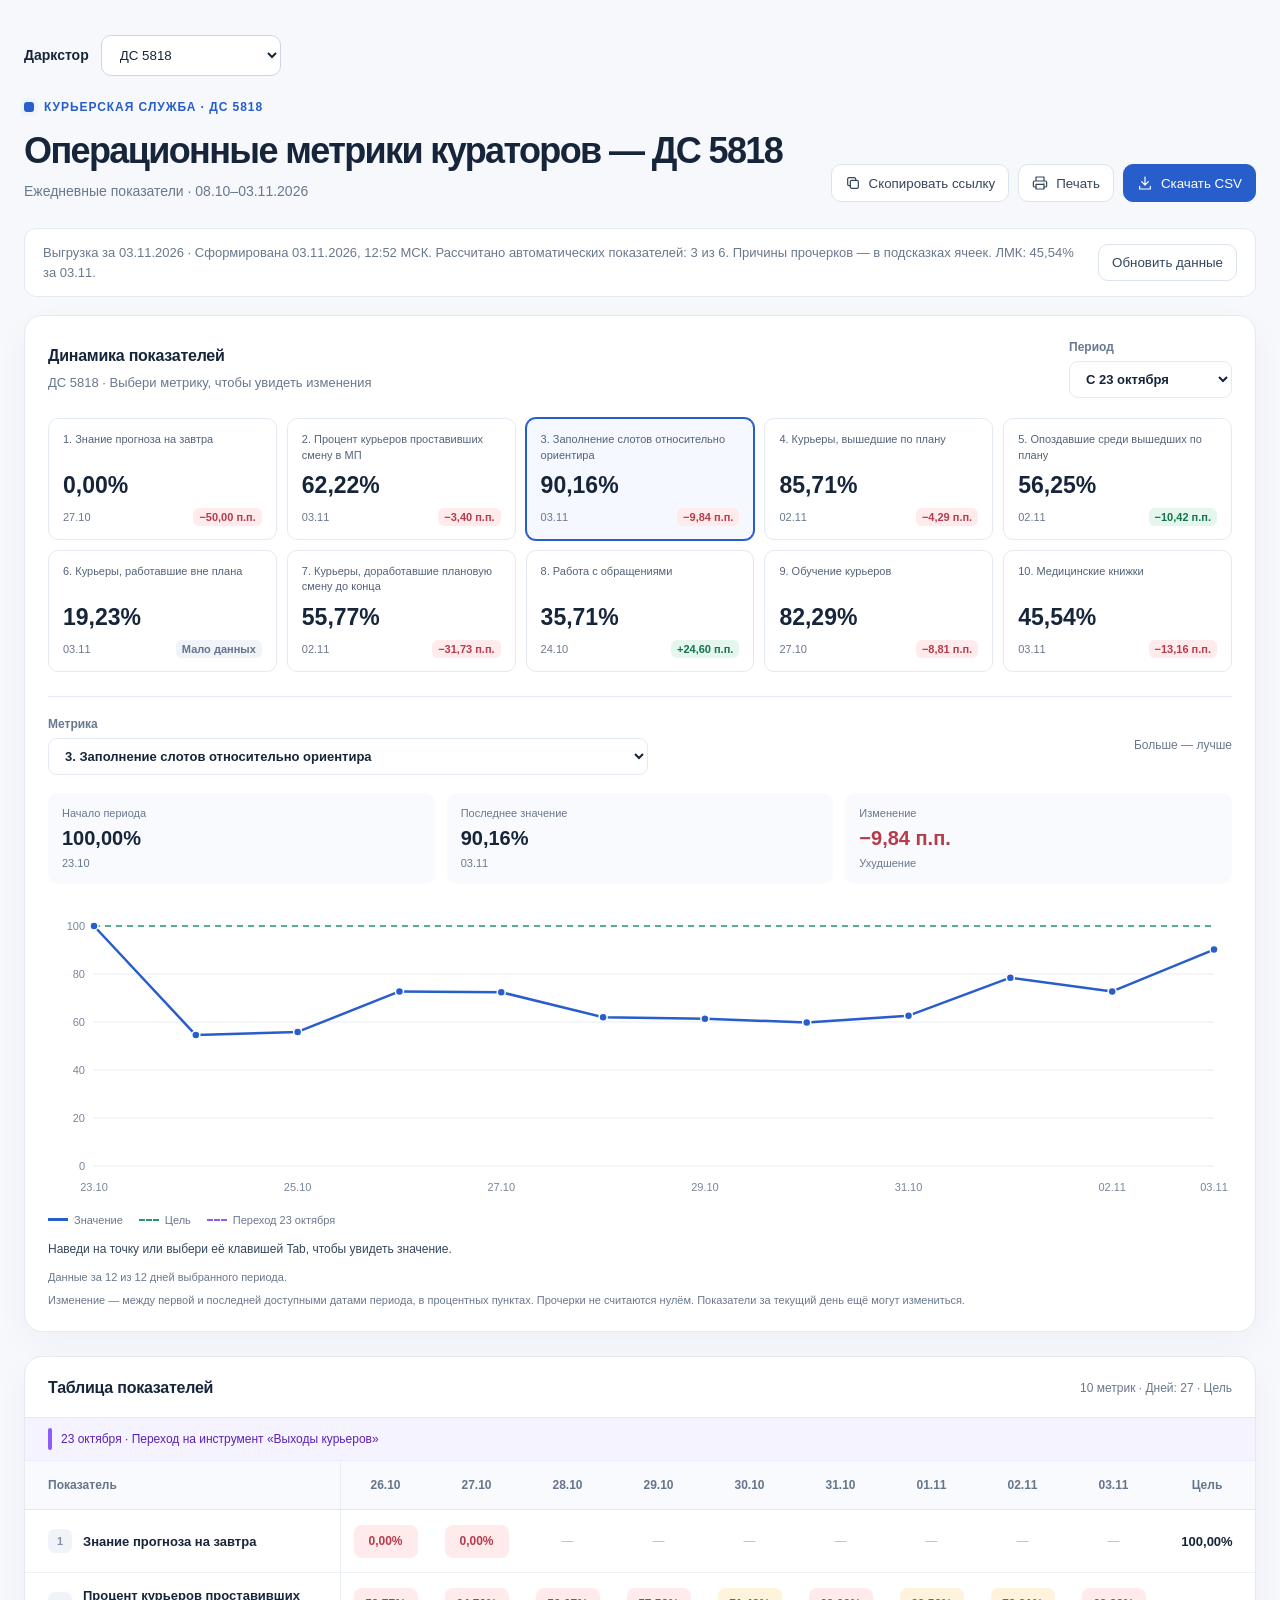
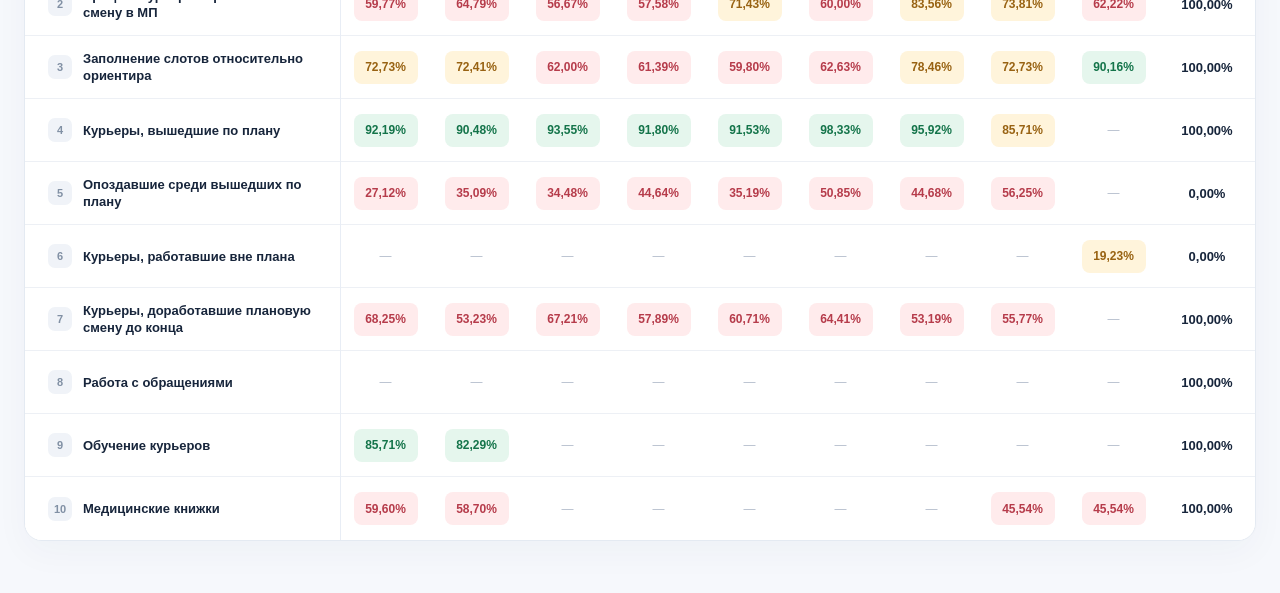
==== index.html @ 33c55235 "Add accessible calculation details for automatic dashboard metrics" ====
<!doctype html>
<html lang="ru">
<head>
  <meta charset="utf-8">
  <meta name="viewport" content="width=device-width, initial-scale=1">
  <meta name="theme-color" content="#f6f8fc">
  <meta name="description" content="Операционные показатели курьеров ДС 5818 по датам с 08.10 по 22.10.2026">
  <title>ДС 5818 — Операционные метрики кураторов</title>
  <link rel="stylesheet" href="dashboard-trends.css">
  <link rel="icon" href="data:image/svg+xml,%3Csvg xmlns='http://www.w3.org/2000/svg' viewBox='0 0 64 64'%3E%3Crect width='64' height='64' rx='16' fill='%232b62cf'/%3E%3Cpath d='M14 42h36M18 28h28M25 17h14' stroke='white' stroke-width='5' stroke-linecap='round'/%3E%3C/svg%3E">
  <style>
    :root{color-scheme:light;--bg:#f6f8fc;--paper:#fff;--ink:#17253b;--muted:#69788d;--line:#e4eaf2;--blue:#285dcc;--blue-soft:#edf3ff;--radius:18px}
    *{box-sizing:border-box}
    html{scroll-behavior:smooth}
    body{margin:0;background:var(--bg);color:var(--ink);font:14px/1.5 -apple-system,BlinkMacSystemFont,"Segoe UI",Roboto,"Noto Sans",Arial,sans-serif;-webkit-font-smoothing:antialiased}
    .shell{max-width:1640px;margin:0 auto;padding:35px 24px 52px}
    .eyebrow{display:flex;align-items:center;gap:10px;color:var(--blue);font-size:12px;font-weight:750;letter-spacing:.08em;text-transform:uppercase}
    .eyebrow .mark{width:10px;height:10px;border-radius:3px;background:var(--blue);box-shadow:0 0 0 4px var(--blue-soft)}
    header{display:flex;align-items:flex-end;justify-content:space-between;gap:22px;margin:14px 0 26px}
    h1{font-size:clamp(24px,3vw,36px);letter-spacing:-.045em;line-height:1.18;margin:0 0 9px;font-weight:780}
    .description{color:var(--muted);margin:0;font-size:14px}
    .actions{display:flex;flex-wrap:wrap;justify-content:flex-end;gap:9px}
    button{display:inline-flex;align-items:center;justify-content:center;gap:8px;white-space:nowrap;cursor:pointer;border:1px solid #dce4ee;border-radius:10px;background:white;color:#34465e;padding:10px 13px;font:600 13px/1.2 inherit;transition:background .16s,border-color .16s}
    button:hover{background:#f4f7fd;border-color:#bdcce3}
    button:focus-visible{outline:3px solid #9cbbf8;outline-offset:2px}
    button svg{width:16px;height:16px;stroke:currentColor;fill:none;stroke-width:1.8;stroke-linecap:round;stroke-linejoin:round}
    .primary{background:var(--blue);border-color:var(--blue);color:#fff}
    .primary:hover{background:#204fab;border-color:#204fab}
    .panel{background:var(--paper);border:1px solid var(--line);border-radius:var(--radius);box-shadow:0 12px 35px rgba(24,49,88,.035);overflow:hidden}
    .panel-heading{display:flex;justify-content:space-between;align-items:center;gap:14px;padding:19px 23px 17px;border-bottom:1px solid var(--line)}
    h2{font-size:16px;letter-spacing:-.015em;margin:0;font-weight:750}
    .panel-note{color:var(--muted);font-size:12px;white-space:nowrap}
    .tool-transition-note{display:flex;align-items:center;gap:9px;margin:0;padding:10px 23px;background:#f5f3ff;border-bottom:1px solid #ede9fe;color:#5b21b6;font-size:12px;line-height:1.4}
    .tool-transition-note::before{content:"";flex:none;width:4px;height:22px;background:#8b5cf6;border-radius:2px}
    #metricsTable .tool-transition{border-left:4px solid #8b5cf6}
    .table-scroll{overflow-x:auto;overscroll-behavior-x:contain;scrollbar-color:#cbd6e7 transparent}
    table{width:100%;min-width:1776px;border-collapse:separate;border-spacing:0;table-layout:fixed;font-variant-numeric:tabular-nums}
    col.metric-col{width:315px}
    col.day-col{width:91px}
    col.goal-col{width:96px}
    thead th{background:#f8fafd;color:#65758b;font-size:12px;font-weight:720;text-align:center;white-space:nowrap;border-bottom:1px solid var(--line);padding:15px 7px}
    thead th:first-child{text-align:left;padding-left:23px}
    thead th:last-child{background:#f8fafd;color:#65758b}
    tbody td,tbody th{border-bottom:1px solid #edf0f5;padding:12px 7px;text-align:center;background:white;height:63px}
    tbody tr:last-child td,tbody tr:last-child th{border-bottom:0}
    tbody th{font-size:13px;font-weight:630;text-align:left;padding-left:23px;padding-right:15px;line-height:1.32}
    tbody tr:hover td,tbody tr:hover th{background:#fafcff}
    thead th:first-child,tbody th{position:sticky;left:0;z-index:2;box-shadow:1px 0 0 #e8edf5}
    thead th:first-child{z-index:4}
    .metric-title{display:flex;align-items:center;gap:11px}
    .metric-index{flex:none;width:24px;height:24px;display:grid;place-items:center;border-radius:7px;background:#f0f3f8;color:#8190a4;font-size:11px;font-weight:700}
    .cell{display:inline-flex;min-width:64px;min-height:33px;align-items:center;justify-content:center;border-radius:8px;font-size:12px;font-weight:700;padding:6px 5px}
    .cell.good{background:#e5f6ed;color:#14744a}
    .cell.mid{background:#fff4db;color:#986212}
    .cell.bad{background:#ffebec;color:#b63c4b}
    .cell.empty{color:#b4becc;font-weight:500}
    .goal{color:var(--ink);font-weight:750;font-size:13px;background:white}
    .date-latest{background:#f8fafd}
    .footnotes{padding:16px 23px 18px;border-top:1px solid var(--line);background:#fcfdff;color:#78869a;font-size:12px}
    .footnotes p{margin:0}
    .footnotes p+p{margin-top:5px}
    .footer{display:flex;justify-content:space-between;gap:15px;flex-wrap:wrap;color:#8a97a8;font-size:12px;padding:17px 4px}
    .toast{position:fixed;bottom:24px;left:50%;transform:translate(-50%,16px);padding:11px 17px;border-radius:10px;background:#172b4b;color:#fff;box-shadow:0 10px 25px #172b4b33;opacity:0;pointer-events:none;transition:opacity .2s,transform .2s;z-index:10}
    .toast.visible{opacity:1;transform:translate(-50%,0)}
    @media(max-width:820px){.shell{padding:22px 12px 32px}header{display:block;margin:15px 4px 20px}h1{font-size:26px}.actions{justify-content:flex-start;margin-top:18px}.panel-heading{padding:15px 16px}.panel-note{white-space:normal;text-align:right}.footnotes{padding:15px 16px}col.metric-col{width:235px}tbody th{padding-left:12px;font-size:12px}.metric-title{gap:7px}.metric-index{width:20px;height:20px}thead th:first-child{padding-left:12px}.footer{padding:14px 4px}}
    @media print{@page{size:A3 landscape;margin:12mm}body{background:white;font-size:11px}.shell{max-width:none;padding:0}.actions,.footer,.toast{display:none!important}header{margin:0 0 14px}h1{font-size:24px}.panel{border:1px solid #ccd3df;box-shadow:none}.panel-heading{padding:10px 12px}.table-scroll{overflow:visible}table{min-width:0;width:100%}col.metric-col{width:250px}col.day-col{width:auto}col.goal-col{width:70px}thead th{padding:9px 3px}tbody td,tbody th{padding:6px 2px;height:42px}tbody th{padding-left:8px;font-size:10px}.cell{min-width:0;width:100%;font-size:10px;padding:5px 1px}.metric-index{display:none}.footnotes{padding:10px 12px}thead th:first-child,tbody th{position:static;box-shadow:none}*{-webkit-print-color-adjust:exact;print-color-adjust:exact}}
    .store-picker{display:flex;align-items:center;gap:12px;margin-bottom:22px;font-weight:700;color:var(--ink)}
    .store-picker select{appearance:auto;min-width:180px;padding:11px 14px;border:1px solid #cbd6e7;border-radius:10px;background:#fff;color:#17253b;font:700 14px inherit;cursor:pointer}
    .store-picker select:focus-visible{outline:3px solid #9cbbf8;outline-offset:2px}
    @media print{.store-picker{display:none}}
    .data-status{display:flex;align-items:center;justify-content:space-between;gap:16px;margin:0 0 18px;padding:14px 18px;border:1px solid var(--line);border-radius:12px;background:var(--paper)}
    .data-status p{margin:0;color:var(--muted);font-size:13px}
    @media(max-width:820px){.data-status{align-items:flex-start;flex-direction:column}}
  </style>
</head>
<body>
<main class="shell">
  <nav aria-label="Выбор даркстора" class="store-picker"><label for="storeSelect">Даркстор</label><select id="storeSelect" aria-label="Выбрать даркстор"><option value="5818" selected>ДС 5818</option><option value="7745">ДС 7745</option></select></nav>
  <div class="eyebrow"><span class="mark" aria-hidden="true"></span> Курьерская служба · ДС 5818</div>
  <header>
    <div>
      <h1>Операционные метрики кураторов — ДС 5818</h1>
      <p class="description">Ежедневные показатели работы кураторов · 08–22 октября 2026 года</p>
    </div>
    <div class="actions">
      <button id="copyLink" type="button" aria-label="Скопировать ссылку на таблицу">
        <svg viewBox="0 0 24 24" aria-hidden="true"><rect x="8" y="8" width="12" height="12" rx="2"/><path d="M16 8V6a2 2 0 0 0-2-2H6a2 2 0 0 0-2 2v8a2 2 0 0 0 2 2h2"/></svg>Скопировать ссылку
      </button>
      <button id="printReport" type="button">
        <svg viewBox="0 0 24 24" aria-hidden="true"><path d="M6 9V3h12v6M6 18H4a2 2 0 0 1-2-2v-5a2 2 0 0 1 2-2h16a2 2 0 0 1 2 2v5a2 2 0 0 1-2 2h-2"/><path d="M6 14h12v7H6zM18 12h.01"/></svg>Печать
      </button>
      <button class="primary" id="downloadCsv" type="button">
        <svg viewBox="0 0 24 24" aria-hidden="true"><path d="M12 3v12m-5-5 5 5 5-5M4 17v4h16v-4"/></svg>Скачать CSV
      </button>
    </div>
  </header>
  <section class="data-status" aria-label="Источник данных">
    <p id="dataStatus" role="status" aria-live="polite">Загружаем последнюю выгрузку…</p>
    <button id="refreshData" type="button">Обновить данные</button>
  </section>
  <section class="panel trends" aria-labelledby="trendsTitle">
    <div class="trends-heading">
      <div><h2 id="trendsTitle">Динамика показателей</h2><p>ДС 5818 · Выбери метрику, чтобы увидеть изменения</p></div>
      <label class="trends-control">Период<select id="trendPeriod"><option value="after">С 23 октября</option><option value="week">Последние 7 дней</option><option value="all">Вся история</option></select></label>
    </div>
    <div id="trendOverview" class="trends-overview" aria-label="Динамика десяти метрик"></div>
    <div class="trends-chart-heading">
      <label class="trends-control trends-metric-control">Метрика<select id="trendMetric"></select></label>
      <span id="trendDirection" class="trends-direction"></span>
    </div>
    <div id="trendSummary" class="trends-summary" aria-live="polite"></div>
    <div class="trends-plot"><svg id="trendChart" role="img" aria-label="График выбранной метрики"></svg><p id="trendEmpty" hidden>Нет данных за выбранный период.</p></div>
    <div class="trends-legend"><span><i class="trends-key trends-key-value"></i>Значение</span><span><i class="trends-key trends-key-goal"></i>Цель</span><span><i class="trends-key trends-key-transition"></i>Переход 23 октября</span></div>
    <p id="trendHover" class="trends-hover" aria-live="polite">Наведи на точку или выбери её клавишей Tab, чтобы увидеть значение.</p>
    <p id="trendComparisonNote" class="trends-note"></p>
    <p class="trends-note">Изменение — между первой и последней доступными датами периода, в процентных пунктах. Прочерки не считаются нулём. Показатели за текущий день ещё могут измениться.</p>
  </section>
  <section class="panel" aria-labelledby="tableTitle">
    <div class="panel-heading"><h2 id="tableTitle">Таблица показателей</h2><span class="panel-note">10 метрик · 15 дней · Цель</span></div>
    <p class="tool-transition-note" id="toolTransitionNote">23 октября · Переход на инструмент «Выходы курьеров»</p>
    <div class="table-scroll" tabindex="0" aria-label="Таблица показателей, прокручивается горизонтально">
      <table id="metricsTable">
        <colgroup><col class="metric-col"><col class="day-col" span="15"><col class="goal-col"></colgroup>
        <thead><tr id="headerRow"><th scope="col">Показатель</th></tr></thead>
        <tbody id="metricsBody"></tbody>
      </table>
    </div></section></main>
<div id="toast" class="toast" role="status" aria-live="polite"></div>
<script>
"use strict";
const dates = ["08.10","09.10","10.10","11.10","12.10","13.10","14.10","15.10","16.10","17.10","18.10","19.10","20.10","21.10","22.10","23.10","24.10","25.10","26.10","27.10"];
// Значения хранятся строками; отображение всех процентов единообразно: две цифры после запятой.
// null означает, что показатель за дату не предоставлен.
const metrics = [
  {name:"Знание прогноза на завтра",goal:"100",better:"high",values:["0","100","50","100","100","100","100","100","0","0","100","100","100","100","0","50","100","0","0","0"]},
  {name:"Процент курьеров проставивших смену в МП",goal:"100",better:"high",values:["38","53","35,10","38,10","33,33","33,33","52,94","40,96","51,49","61,17","44,04","58,65","50,88","52,68","44,1",null,null,null,null,null]},
  {name:"Заполнение слотов относительно ориентира",goal:"100",better:"high",values:["78,20","80","73","40","82,76","85","73,80","84,60","80,00","80","80,00","82,10","83,87","90,91","87,88",null,null,null,null,null]},
  {name:"Курьеры, вышедшие по плану",goal:"100",better:"high",values:["80,95","78,38","73,68","94,12","93,75","80,70","90,24","79,17","91,11","85,71","86,67","84,44","81,13","87,27","83,05",null,null,null,null,null]},
  {name:"Опоздавшие среди вышедших по плану",goal:"0",better:"low",values:["23,53","68,97","50","50","42,22","41,30","35,14","28,95","39,02","44,44","7,69","42,11","46,51","56,25","53,06",null,null,null,null,null]},
  {name:"Курьеры, работавшие вне плана",goal:"0",better:"low",values:["27,66","25,64","44","75","16,67","25,81","47,89","26,79","35,38","46,15","30,77","29,09","29,51","14,08","18,97",null,null,null,null,null]},
  {name:"Курьеры, доработавшие плановую смену до конца",goal:"100",better:"high",values:[null,null,null,null,null,null,null,"65,85","50","53,33","64,10","63,41","56,25","52,08","63,27",null,null,null,null,null]},
  {name:"Работа с обращениями",goal:"100",better:"high",values:["26,67","36,67","51,85","60","66,67","62,50","53,85",null,null,null,"0","28,57","0","36,36","16,17","11,11","35,71",null,null,null]},
  {name:"Обучение курьеров",goal:"100",better:"high",values:["27,84","28,87","28,87","28,87","28,87","42,27","49,48","65,98","73,20","82,47","82,47","76,5","81,82","92,08","92,55","91,1","89,6","85,71","85,71","82,29"]},
  {name:"Медицинские книжки",goal:"100",better:"high",values:["50","50","50","51","54","54","54","54","54,70","54,70","56,20","56,20","55,10","54,6","57,5","58,7","58,7","59,6","59,6","58,7"]},
];
function formatPercent(value) {
  const number=Number(String(value).replace(",", "."));
  return number.toFixed(2).replace(".", ",")+"%";
}
function textCell(tag,content,className) {
  const el=document.createElement(tag);
  el.textContent=content;
  if(className) el.className=className;
  return el;
}
// Пороговые значения для метрик в порядке отображения. На границе выбирается лучший цвет.
function statusClass(value,index) {
  const num=Number(String(value).replace(",","."));
  if(index===0) return num>=100?"good":num>=50?"mid":"bad";
  if(index===1) return num>=90?"good":num>=70?"mid":"bad";
  if(index===2) return num>=85?"good":num>=70?"mid":"bad";
  if(index===3) return num>=90?"good":num>=80?"mid":"bad";
  if(index===4||index===5) return num<=10?"good":num<=20?"mid":"bad";
  if(index===6) return num>=90?"good":num>=80?"mid":"bad";
  if(index===7) return num>=90?"good":num>=70?"mid":"bad";
  if(index===8||index===9) return num>=80?"good":num>=60?"mid":"bad";
  return "";
}
function render() {
  const head=document.getElementById("headerRow");
  while(head.children.length>1) head.lastElementChild.remove();
  dates.forEach(function(date,i){
    const th=textCell("th",date,i===dates.length-1?"date-latest":"");
    if(date==="23.10" && dates[i-1]==="22.10"){
      th.classList.add("tool-transition");
      th.title="Переход на инструмент «Выходы курьеров» с 23 октября";
      th.setAttribute("aria-describedby","toolTransitionNote");
    }
    th.scope="col";
    head.appendChild(th);
  });
  const goalHead=textCell("th","Цель");
  goalHead.scope="col";
  head.appendChild(goalHead);
  const body=document.getElementById("metricsBody");
  body.replaceChildren();
  metrics.forEach(function(metric,index){
    const tr=document.createElement("tr");
    const th=document.createElement("th");
    th.scope="row";
    const wrap=document.createElement("span");
    wrap.className="metric-title";
    wrap.appendChild(textCell("span",String(index+1),"metric-index"));
    wrap.appendChild(textCell("span",metric.name));
    th.appendChild(wrap);
    tr.appendChild(th);
    metric.values.forEach(function(value,dayIndex){
      const td=document.createElement("td");
      if(dates[dayIndex]==="23.10" && dates[dayIndex-1]==="22.10") td.classList.add("tool-transition");
      const span=textCell("span",value===null?"—":formatPercent(value),value===null?"cell empty":"cell "+statusClass(value,index));
      td.appendChild(span);
      tr.appendChild(td);
    });
    tr.appendChild(textCell("td",formatPercent(metric.goal),"goal"));
    body.appendChild(tr);
  });
  window.dispatchEvent(new Event("courier-metrics-rendered"));
}
function csvQuote(value) {
  return '"'+String(value).replace(/"/g,'""')+'"';
}
function downloadCsv() {
  const rows=[["Показатель"].concat(dates).concat(["Цель"])];
  metrics.forEach(function(m){rows.push([m.name].concat(m.values.map(function(v){return v===null?"":formatPercent(v);})).concat([formatPercent(m.goal)]));});
  const csv="\ufeff"+rows.map(function(row){return row.map(csvQuote).join(";");}).join("\r\n");
  const url=URL.createObjectURL(new Blob([csv],{type:"text/csv;charset=utf-8;"}));
  const link=document.createElement("a");
  link.href=url;
  link.download="ds-5818-courier-metrics-2026-"+dates[dates.length-1].slice(3)+"-"+dates[dates.length-1].slice(0,2)+".csv";
  document.body.appendChild(link);
  link.click();
  link.remove();
  setTimeout(function(){URL.revokeObjectURL(url);},1000);
}
let toastTimer;
function notify(message){
  const el=document.getElementById("toast");
  el.textContent=message;
  el.classList.add("visible");
  clearTimeout(toastTimer);
  toastTimer=setTimeout(function(){el.classList.remove("visible");},2500);
}
async function copyLink(){
  try{
    if(navigator.clipboard&&window.isSecureContext){
      await navigator.clipboard.writeText(location.href);
    }else{
      const input=document.createElement("textarea");
      input.value=location.href;
      input.style.position="fixed";
      input.style.opacity="0";
      document.body.appendChild(input);
      input.select();
      const ok=document.execCommand("copy");
      input.remove();
      if(!ok) throw new Error("Copy unavailable");
    }
    notify("Ссылка скопирована");
  }catch(e){notify("Скопируйте адрес из строки браузера");}
}
document.getElementById("storeSelect").addEventListener("change",function(e){window.location.href=({"5818":"index.html","7745":"7745.html"})[e.target.value]||"index.html";});
render();
document.getElementById("downloadCsv").addEventListener("click",downloadCsv);
document.getElementById("copyLink").addEventListener("click",copyLink);
document.getElementById("printReport").addEventListener("click",function(){window.print();});
</script>
<script src="dashboard-trends.js"></script>
<script src="metric-details.js?v=20261103"></script>
<script src="dashboard-data.js?v=details-20261103"></script>
</body>
</html>
---- dashboard-trends.css ----
.trends{margin-bottom:24px;padding:22px 23px}
.trends-heading,.trends-chart-heading{display:flex;align-items:center;justify-content:space-between;gap:18px;flex-wrap:wrap}
.trends-heading p{margin:5px 0 0;color:var(--muted);font-size:13px}
.trends-control{display:flex;flex-direction:column;gap:5px;color:var(--muted);font-size:12px;font-weight:600}
.trends-control select{border:1px solid var(--line);border-radius:9px;background:#fff;color:var(--ink);padding:9px 12px;font:inherit;font-size:13px;max-width:100%}
.trends-control select:focus-visible{outline:3px solid #9cbbf8;outline-offset:2px}
.trends-overview{display:grid;grid-template-columns:repeat(5,minmax(0,1fr));gap:10px;margin:20px 0 24px}
button.trends-card{display:flex;flex-direction:column;align-items:flex-start;gap:8px;padding:13px 14px;white-space:normal;text-align:left;border:1px solid var(--line);background:#fff;min-width:0}
button.trends-card:hover{border-color:#9ab7ed;background:#f9fbff}
button.trends-card[aria-pressed="true"]{border-color:var(--blue);box-shadow:0 0 0 1px var(--blue);background:#f5f8ff}
.trends-card-name{font-size:11px;line-height:1.4;color:#53637a;min-height:32px}
.trends-card-value{font-size:23px;line-height:1.2;font-weight:750;color:var(--ink)}
.trends-card-meta{display:flex;align-items:center;justify-content:space-between;gap:6px;width:100%;font-size:11px;flex-wrap:wrap;color:var(--muted)}
.trends-badge{display:inline-block;font-size:11px;font-weight:650;border-radius:6px;padding:3px 6px;background:#f0f3f8;color:#65758b}
.trends-badge.good{background:#e5f6ed;color:#14744a}
.trends-badge.bad{background:#ffebec;color:#b63c4b}
.trends-chart-heading{border-top:1px solid var(--line);padding-top:18px}
.trends-metric-control{flex:1;max-width:600px;min-width:220px}
.trends-direction{color:var(--muted);font-size:12px}
.trends-summary{display:grid;grid-template-columns:repeat(3,minmax(0,1fr));gap:12px;margin:18px 0}
.trends-stat{background:#f8fafd;border-radius:10px;padding:12px 14px;min-width:0}
.trends-stat-label{display:block;color:var(--muted);font-size:11px;margin-bottom:4px}
.trends-stat-value{display:block;font-size:20px;line-height:1.3;font-weight:750}
.trends-stat small{display:block;color:var(--muted);font-size:11px;margin-top:4px}
.trends-stat.good .trends-stat-value{color:#14744a}
.trends-stat.bad .trends-stat-value{color:#b63c4b}
.trends-plot{position:relative;width:100%}
#trendChart{display:block;width:100%;height:300px;overflow:visible}
.trends-plot p{padding:70px 15px;text-align:center;color:var(--muted);background:#f8fafd;border-radius:10px;margin:0}
.trends-legend{display:flex;flex-wrap:wrap;gap:16px;font-size:11px;color:var(--muted);margin-top:10px}
.trends-legend span{display:inline-flex;align-items:center;gap:6px}
.trends-key{display:inline-block;width:20px;height:0;border-top:3px solid #285dcc}
.trends-key-goal{border-top:2px dashed #26986a}
.trends-key-transition{border-top:2px dashed #8b5cf6}
.trends-hover{min-height:21px;font-size:12px;color:#34465e;margin:12px 0 8px}
.trends-note{color:var(--muted);font-size:11px;line-height:1.6;margin:5px 0 0}
#trendComparisonNote:empty{display:none}
#trendChart .trend-hit{cursor:crosshair;outline:none}
#trendChart .trend-hit:hover,#trendChart .trend-hit:focus{stroke:#17253b;stroke-width:2;fill:#285dcc;fill-opacity:.18}
@media(max-width:1100px){.trends-overview{grid-template-columns:repeat(3,minmax(0,1fr))}}
@media(max-width:600px){.trends{padding:17px 14px}.trends-overview{grid-template-columns:repeat(2,minmax(0,1fr));gap:8px}.trends-card-name{min-height:42px}.trends-summary{gap:6px}.trends-stat{padding:9px 8px}.trends-stat-value{font-size:16px}.trends-stat small{font-size:10px}.trends-metric-control{min-width:0;width:100%;max-width:none;flex-basis:100%}.trends-direction{font-size:11px}.trends-heading{align-items:flex-start}.trends-control select{font-size:12px}.trends-stat-label{font-size:10px}}
@media print{.trends{break-inside:avoid;padding:14px;box-shadow:none}.trends-overview{grid-template-columns:repeat(5,minmax(0,1fr))}.trends-card{box-shadow:none!important}.trends-note{font-size:10px}#trendChart{height:260px}.trends-hover{display:none}}
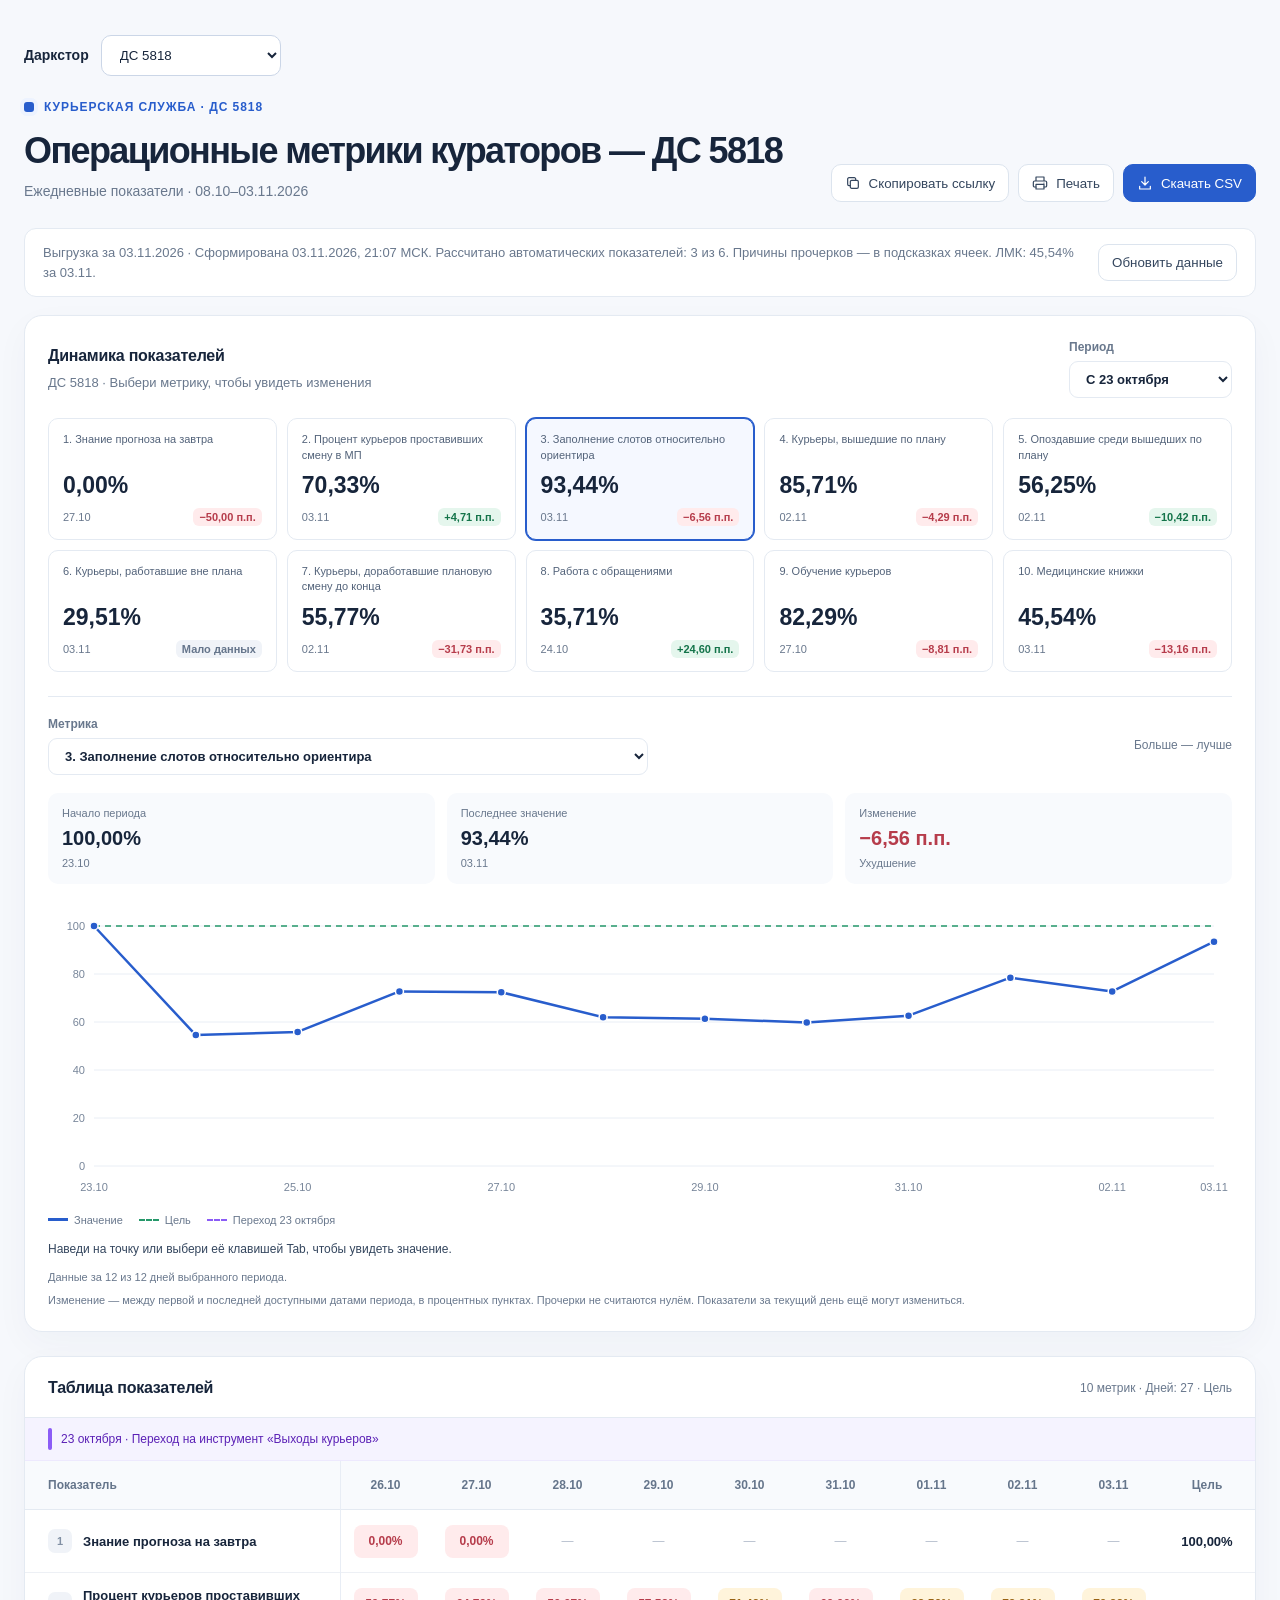
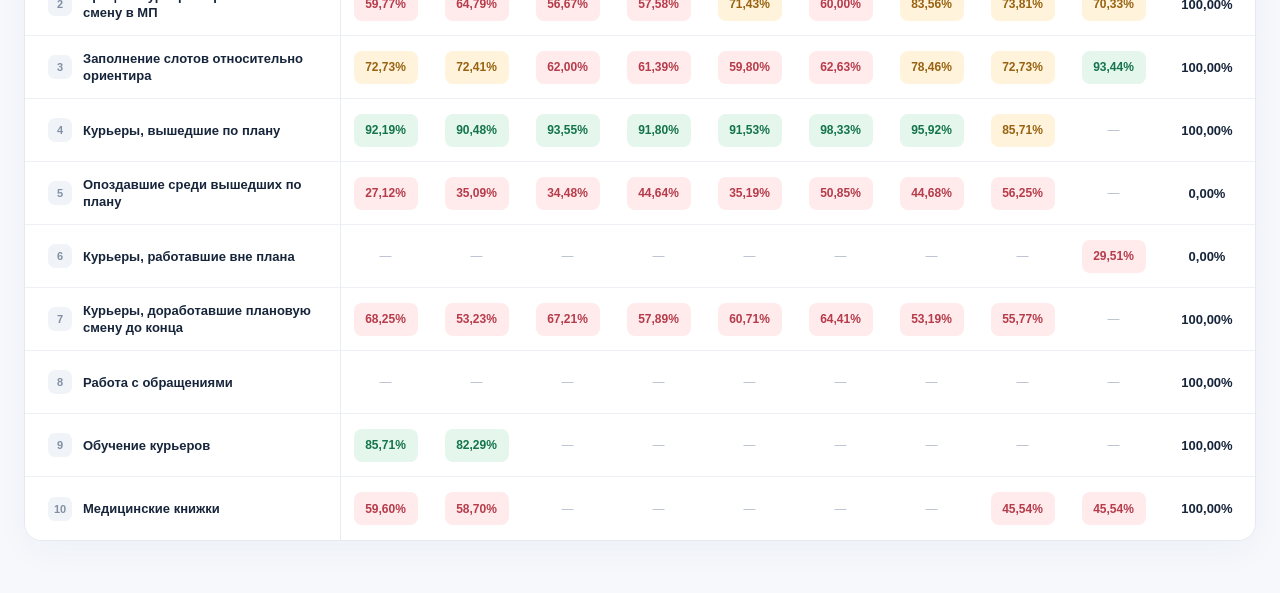
==== commit d488673f: "Keep last confirmed percentages with explicit stale status on incomplete refreshes" ====
--- a/index.html
+++ b/index.html
@@ -256,6 +256,6 @@
 </script>
 <script src="dashboard-trends.js"></script>
 <script src="metric-details.js?v=20261103"></script>
-<script src="dashboard-data.js?v=details-20261103"></script>
+<script src="dashboard-data.js?v=last-good-20261103"></script>
 </body>
 </html>
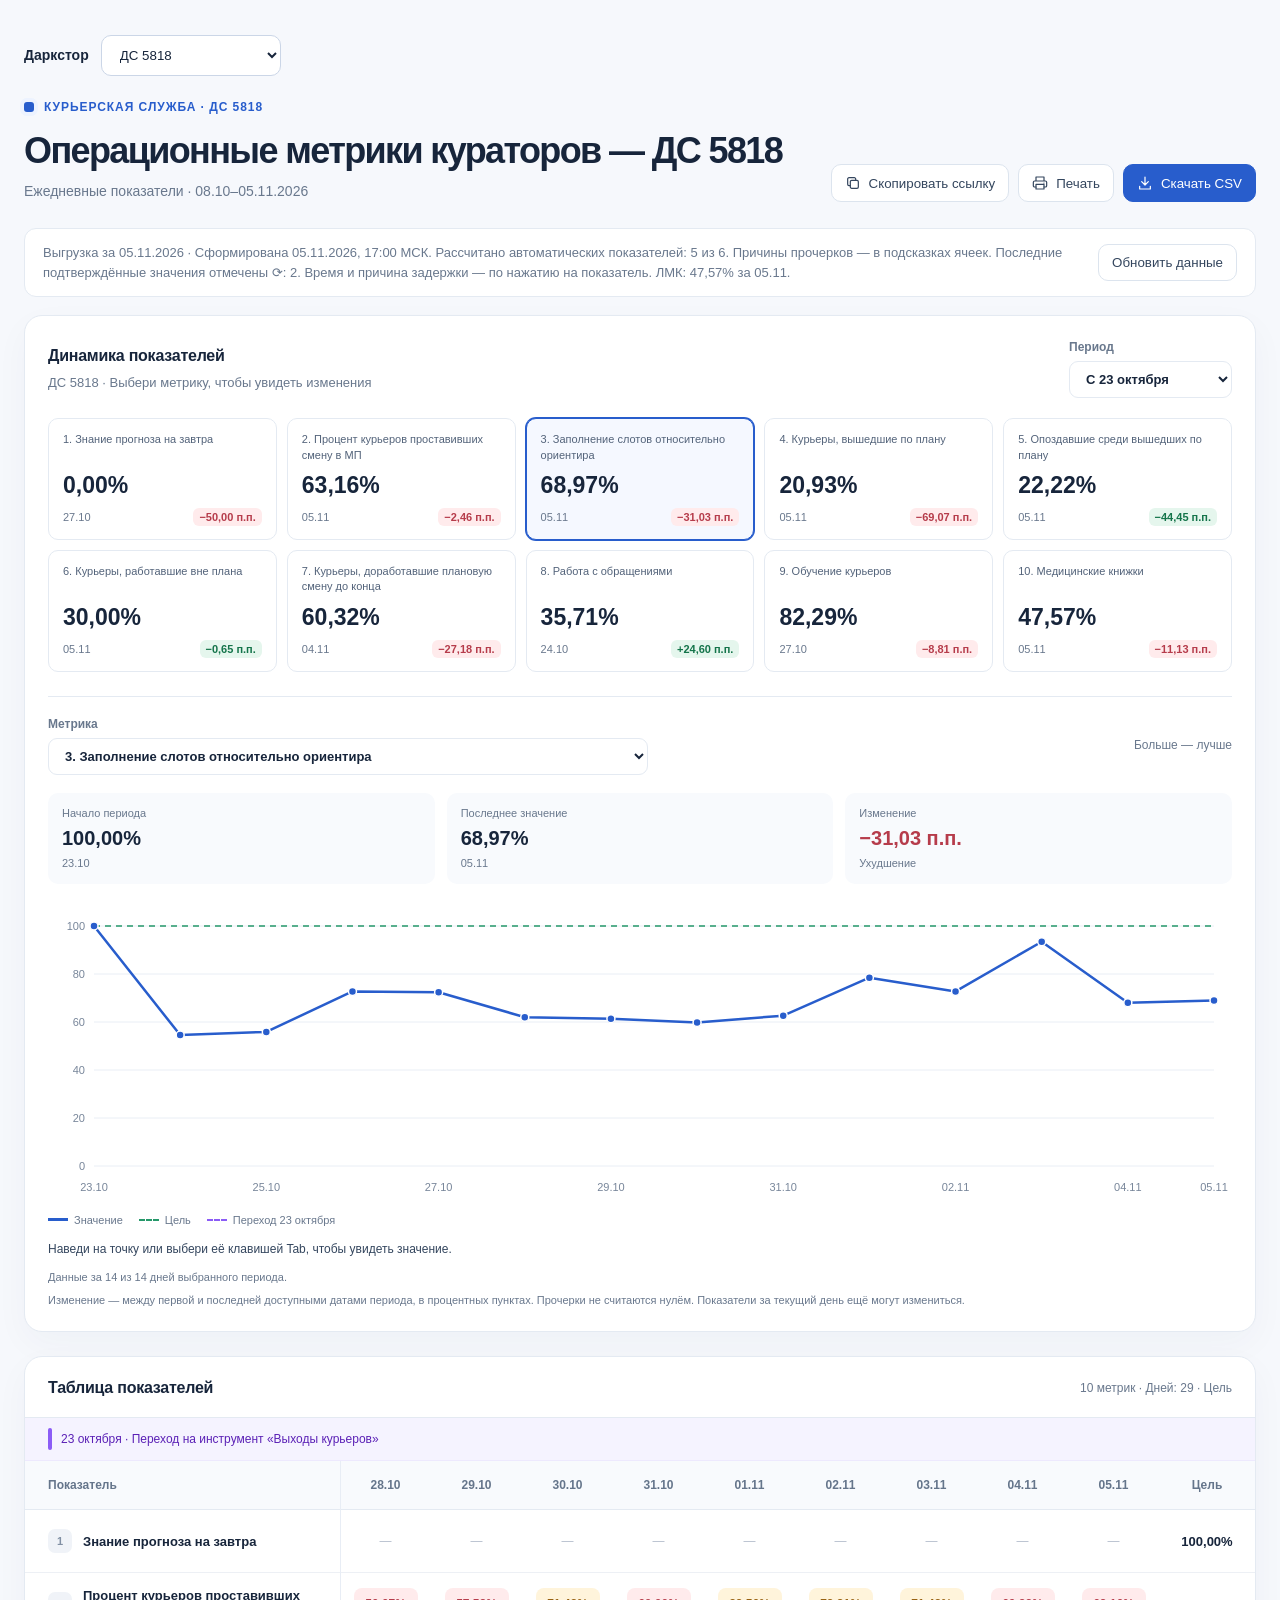
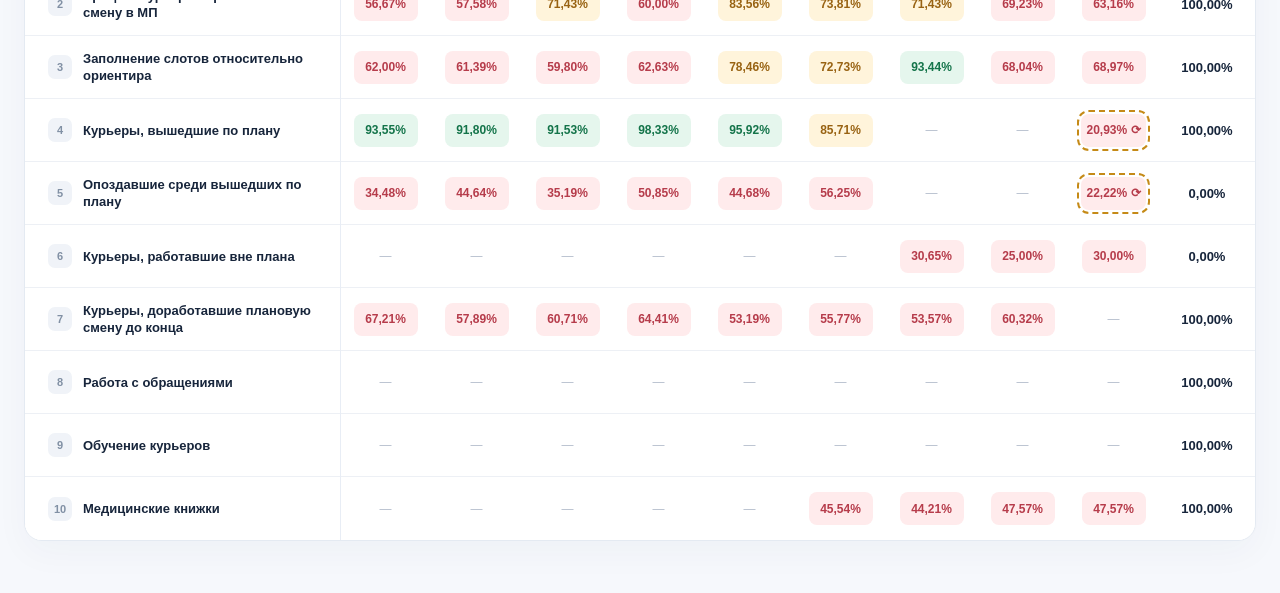
==== commit c57f56fe: "Automate training metric using dated Sheets records and verified 1C roster" ====
--- a/index.html
+++ b/index.html
@@ -255,7 +255,7 @@
 document.getElementById("printReport").addEventListener("click",function(){window.print();});
 </script>
 <script src="dashboard-trends.js"></script>
-<script src="metric-details.js?v=20261103"></script>
-<script src="dashboard-data.js?v=last-good-20261103"></script>
+<script src="metric-details.js?v=training-20261105"></script>
+<script src="dashboard-data.js?v=training-20261105"></script>
 </body>
 </html>
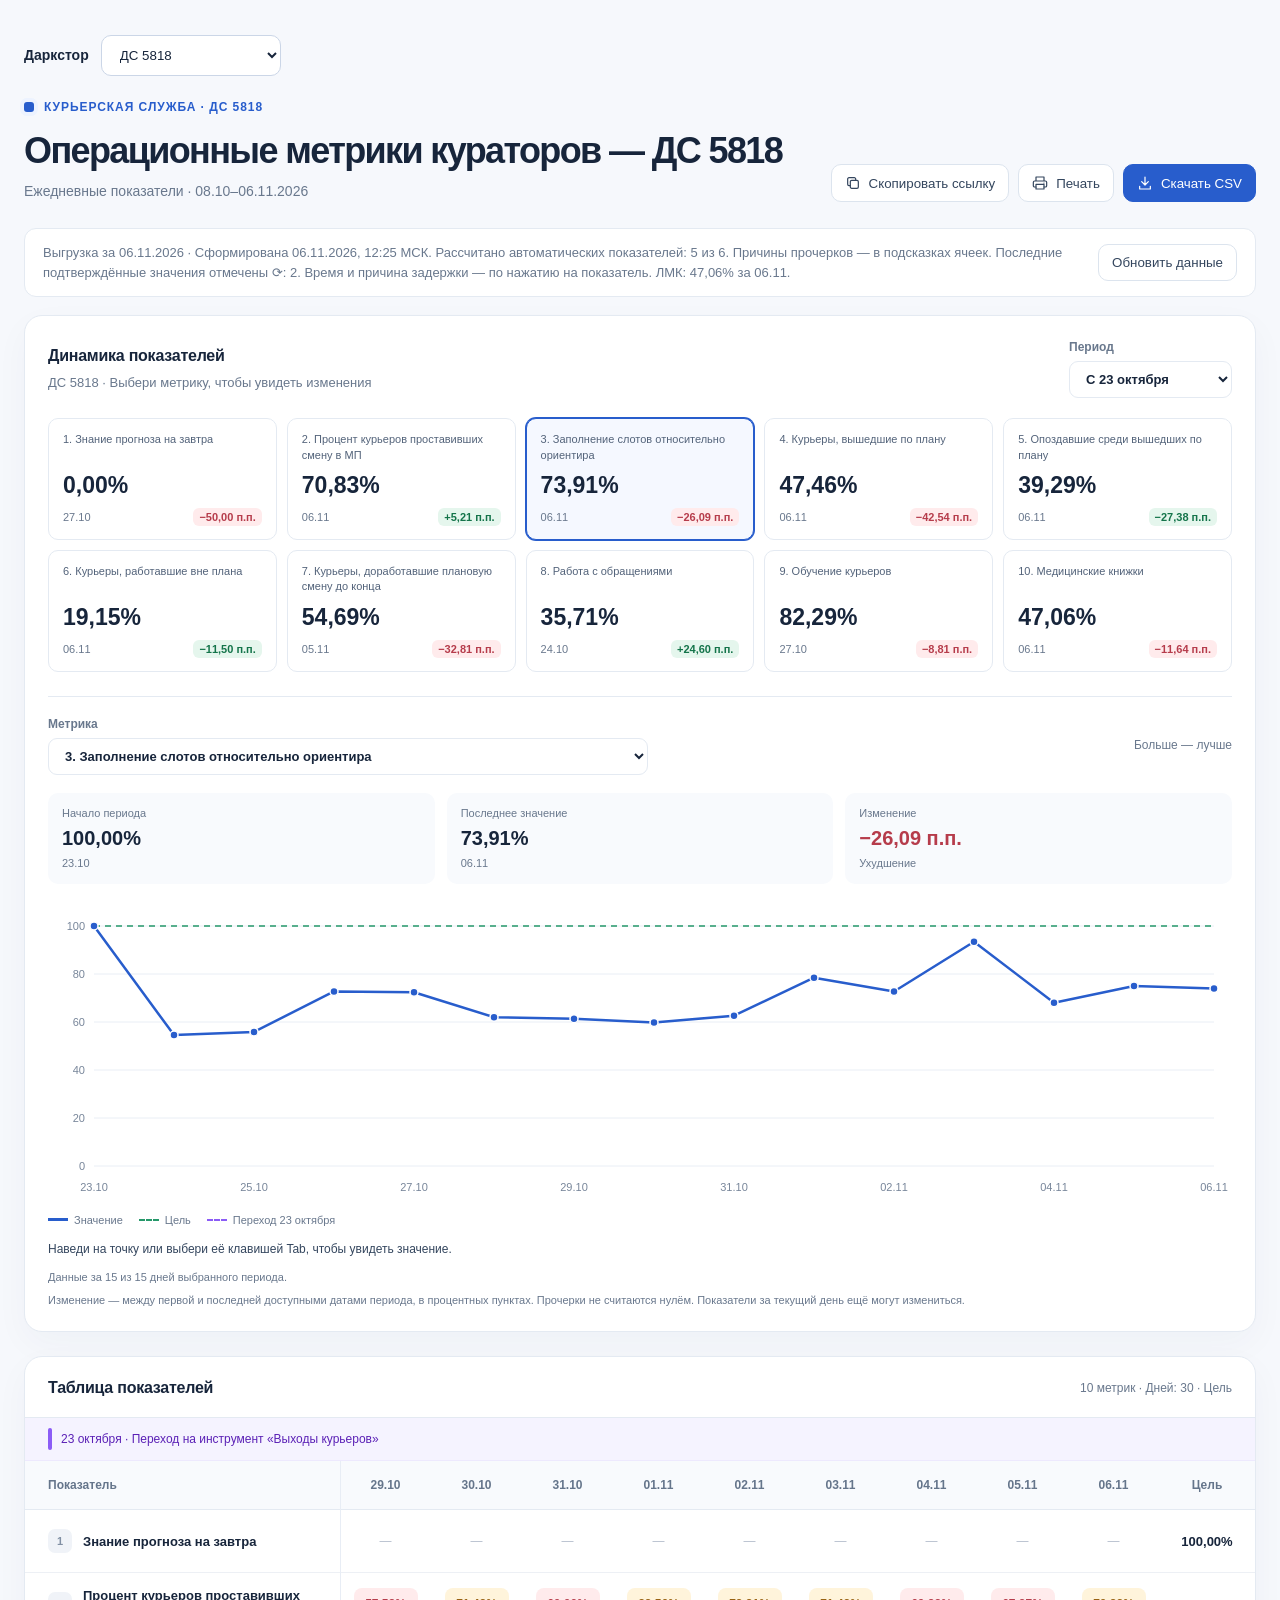
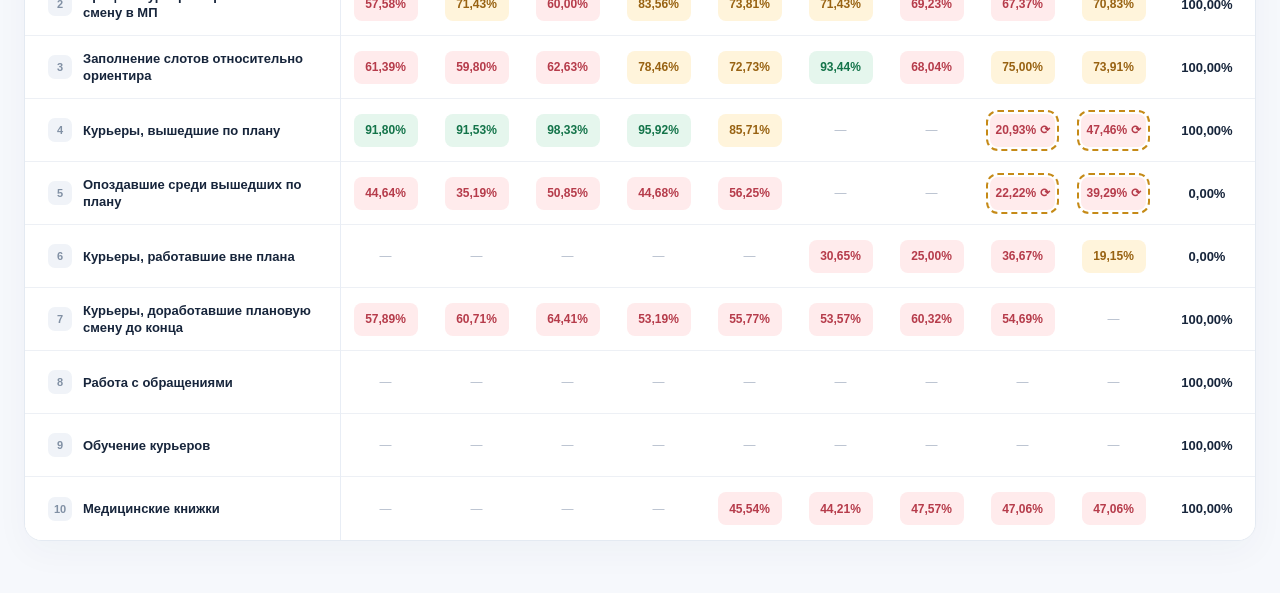
==== commit ad6e4c63: "Calculate completed-shift percentage only among confirmed arrivals" ====
--- a/index.html
+++ b/index.html
@@ -255,7 +255,7 @@
 document.getElementById("printReport").addEventListener("click",function(){window.print();});
 </script>
 <script src="dashboard-trends.js"></script>
-<script src="metric-details.js?v=training-20261105"></script>
-<script src="dashboard-data.js?v=training-20261105"></script>
+<script src="metric-details.js?v=arrived-completion-20261106"></script>
+<script src="dashboard-data.js?v=arrived-completion-20261106"></script>
 </body>
 </html>
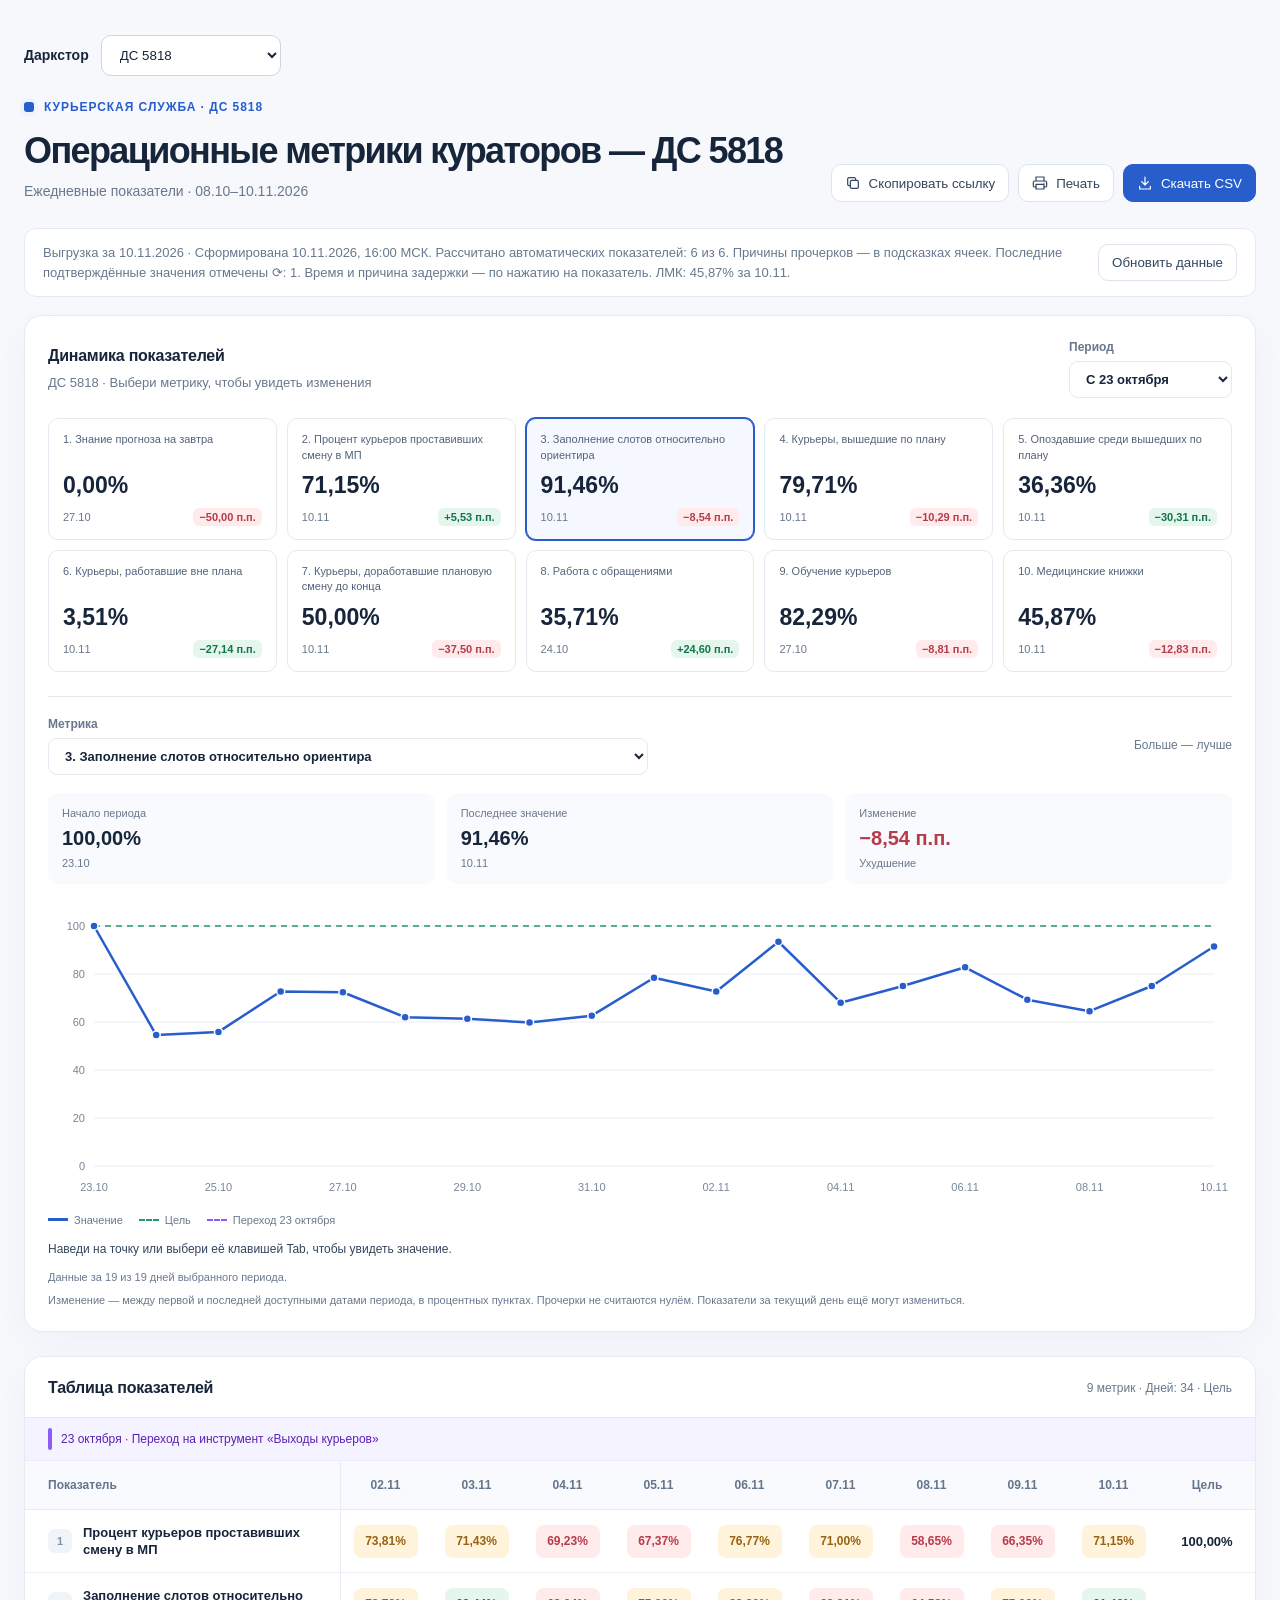
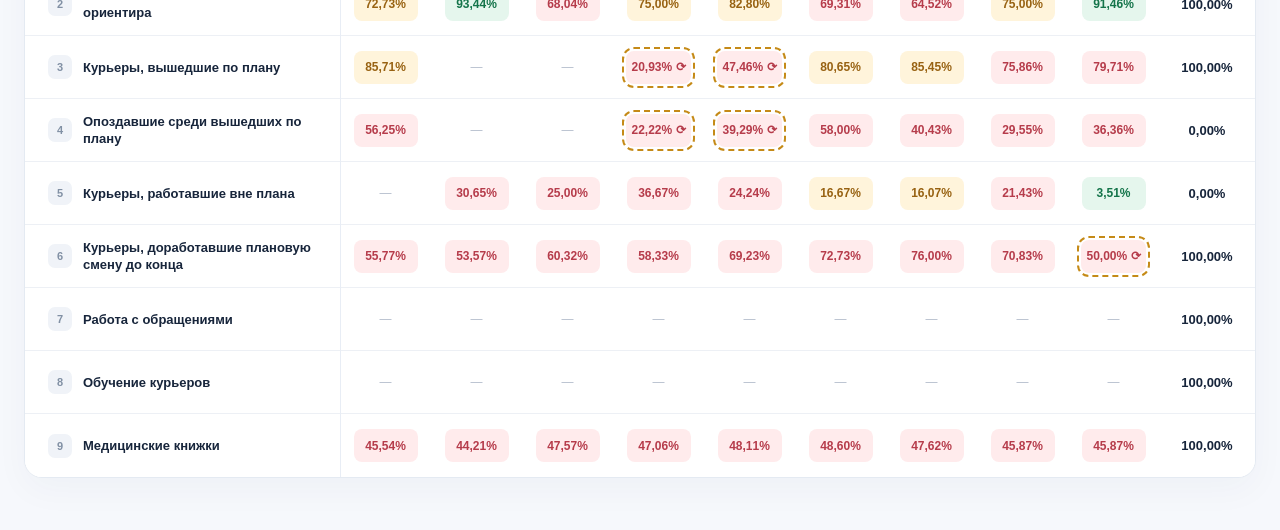
==== commit 4ab51e26: "Remove forecast metric from dashboard display and CSV; renumber nine metrics" ====
--- a/index.html
+++ b/index.html
@@ -116,7 +116,7 @@
     <p class="trends-note">Изменение — между первой и последней доступными датами периода, в процентных пунктах. Прочерки не считаются нулём. Показатели за текущий день ещё могут измениться.</p>
   </section>
   <section class="panel" aria-labelledby="tableTitle">
-    <div class="panel-heading"><h2 id="tableTitle">Таблица показателей</h2><span class="panel-note">10 метрик · 15 дней · Цель</span></div>
+    <div class="panel-heading"><h2 id="tableTitle">Таблица показателей</h2><span class="panel-note">9 метрик · 15 дней · Цель</span></div>
     <p class="tool-transition-note" id="toolTransitionNote">23 октября · Переход на инструмент «Выходы курьеров»</p>
     <div class="table-scroll" tabindex="0" aria-label="Таблица показателей, прокручивается горизонтально">
       <table id="metricsTable">
@@ -186,11 +186,13 @@
   body.replaceChildren();
   metrics.forEach(function(metric,index){
     const tr=document.createElement("tr");
+    // Keep source indexes stable for historical imports; omit forecast from display.
+    tr.hidden=index===0;
     const th=document.createElement("th");
     th.scope="row";
     const wrap=document.createElement("span");
     wrap.className="metric-title";
-    wrap.appendChild(textCell("span",String(index+1),"metric-index"));
+    wrap.appendChild(textCell("span",String(index),"metric-index"));
     wrap.appendChild(textCell("span",metric.name));
     th.appendChild(wrap);
     tr.appendChild(th);
@@ -211,7 +213,7 @@
 }
 function downloadCsv() {
   const rows=[["Показатель"].concat(dates).concat(["Цель"])];
-  metrics.forEach(function(m){rows.push([m.name].concat(m.values.map(function(v){return v===null?"":formatPercent(v);})).concat([formatPercent(m.goal)]));});
+  metrics.slice(1).forEach(function(m){rows.push([m.name].concat(m.values.map(function(v){return v===null?"":formatPercent(v);})).concat([formatPercent(m.goal)]));});
   const csv="\ufeff"+rows.map(function(row){return row.map(csvQuote).join(";");}).join("\r\n");
   const url=URL.createObjectURL(new Blob([csv],{type:"text/csv;charset=utf-8;"}));
   const link=document.createElement("a");
@@ -256,6 +258,6 @@
 </script>
 <script src="dashboard-trends.js"></script>
 <script src="metric-details.js?v=arrived-completion-20261106"></script>
-<script src="dashboard-data.js?v=arrived-completion-20261106"></script>
+<script src="dashboard-data.js?v=9metrics-arrived-completion-20261106"></script>
 </body>
 </html>
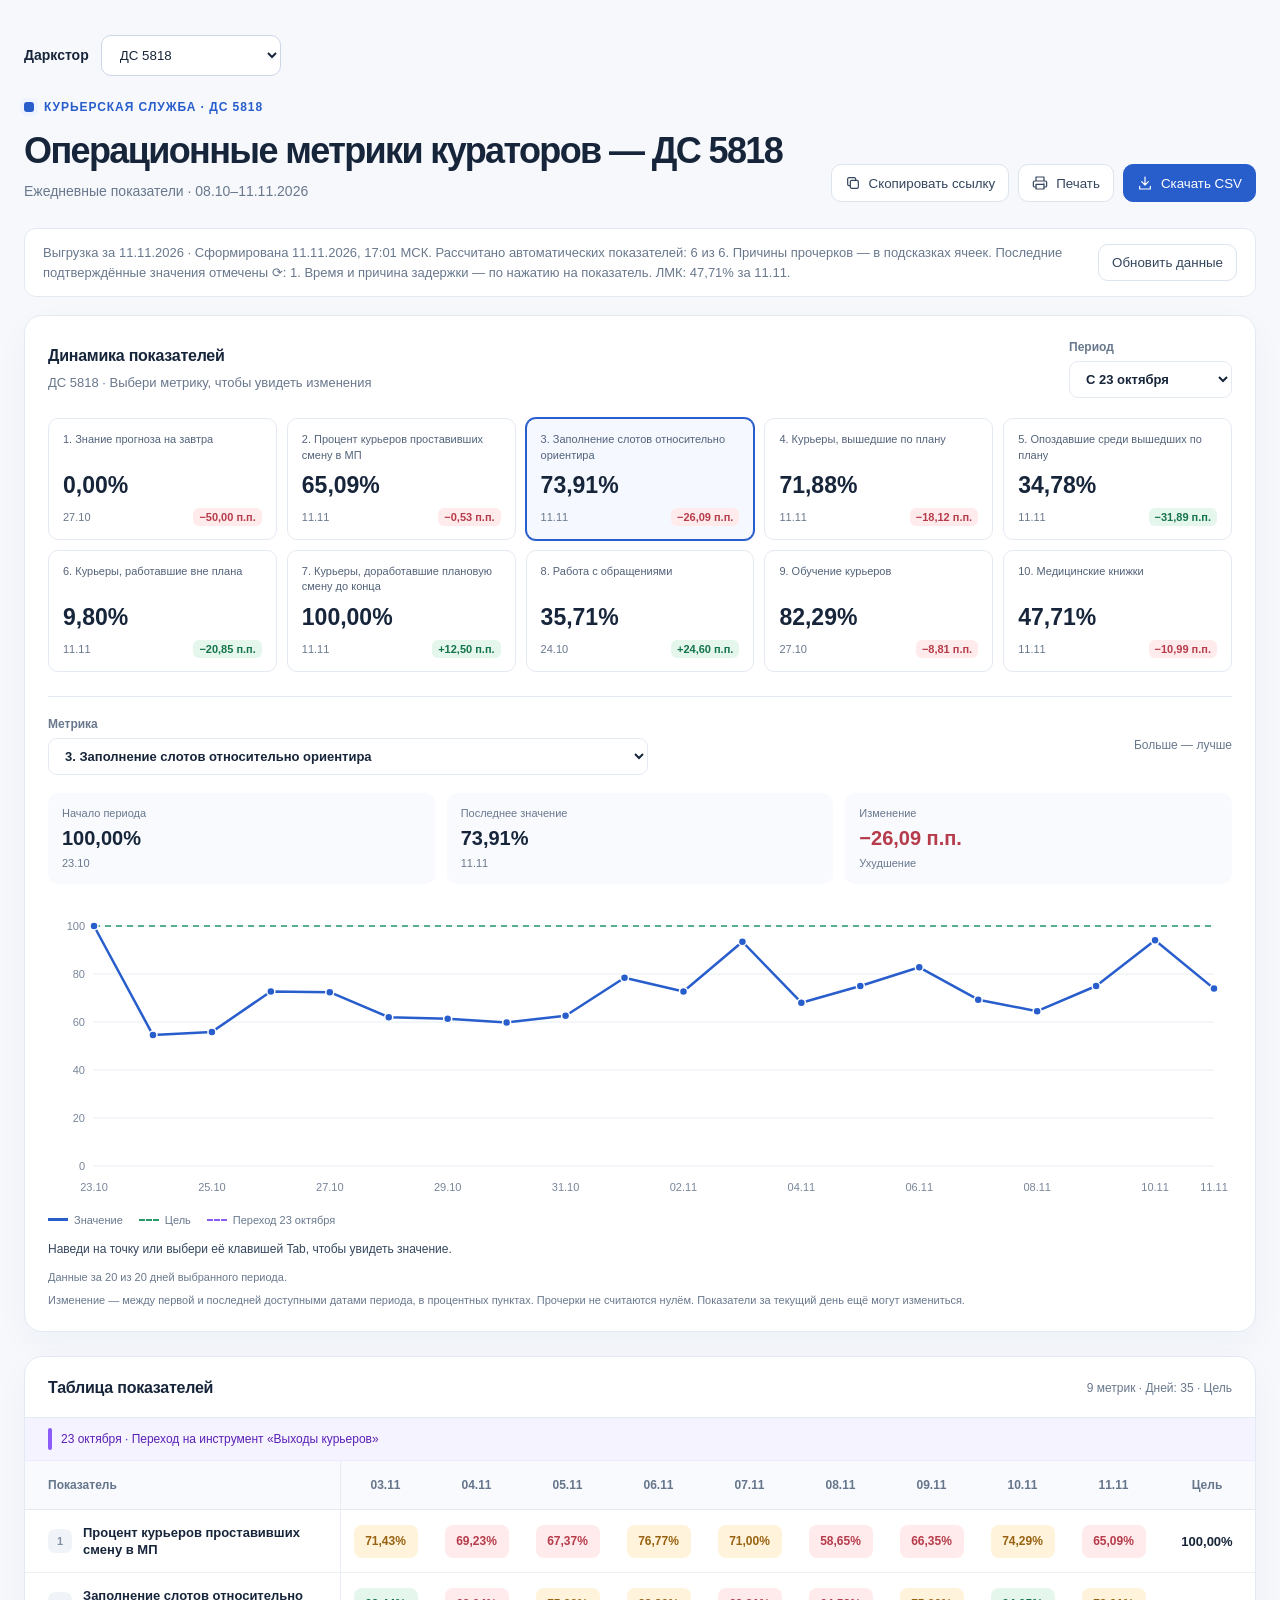
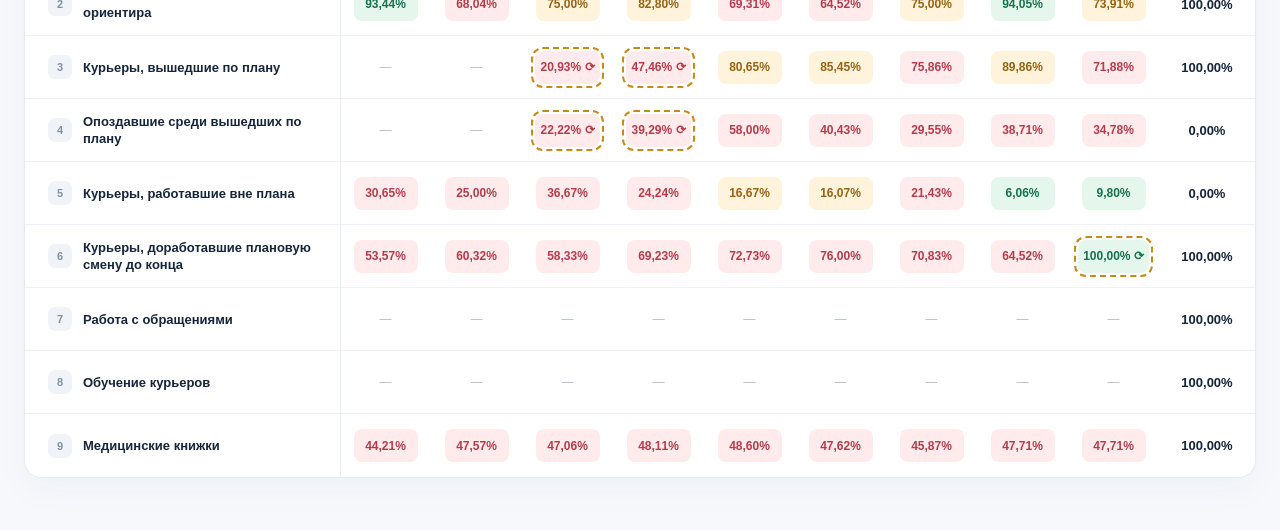
==== commit 262a1cc4: "Add isolated DS8889 dashboard page and collection configuration" ====
--- a/index.html
+++ b/index.html
@@ -75,7 +75,7 @@
 </head>
 <body>
 <main class="shell">
-  <nav aria-label="Выбор даркстора" class="store-picker"><label for="storeSelect">Даркстор</label><select id="storeSelect" aria-label="Выбрать даркстор"><option value="5818" selected>ДС 5818</option><option value="7745">ДС 7745</option></select></nav>
+  <nav aria-label="Выбор даркстора" class="store-picker"><label for="storeSelect">Даркстор</label><select id="storeSelect" aria-label="Выбрать даркстор"><option value="5818" selected>ДС 5818</option><option value="7745">ДС 7745</option><option value="8889">ДС 8889</option></select></nav>
   <div class="eyebrow"><span class="mark" aria-hidden="true"></span> Курьерская служба · ДС 5818</div>
   <header>
     <div>
@@ -250,7 +250,7 @@
     notify("Ссылка скопирована");
   }catch(e){notify("Скопируйте адрес из строки браузера");}
 }
-document.getElementById("storeSelect").addEventListener("change",function(e){window.location.href=({"5818":"index.html","7745":"7745.html"})[e.target.value]||"index.html";});
+document.getElementById("storeSelect").addEventListener("change",function(e){window.location.href=({"5818":"index.html","7745":"7745.html","8889":"8889.html"})[e.target.value]||"index.html";});
 render();
 document.getElementById("downloadCsv").addEventListener("click",downloadCsv);
 document.getElementById("copyLink").addEventListener("click",copyLink);
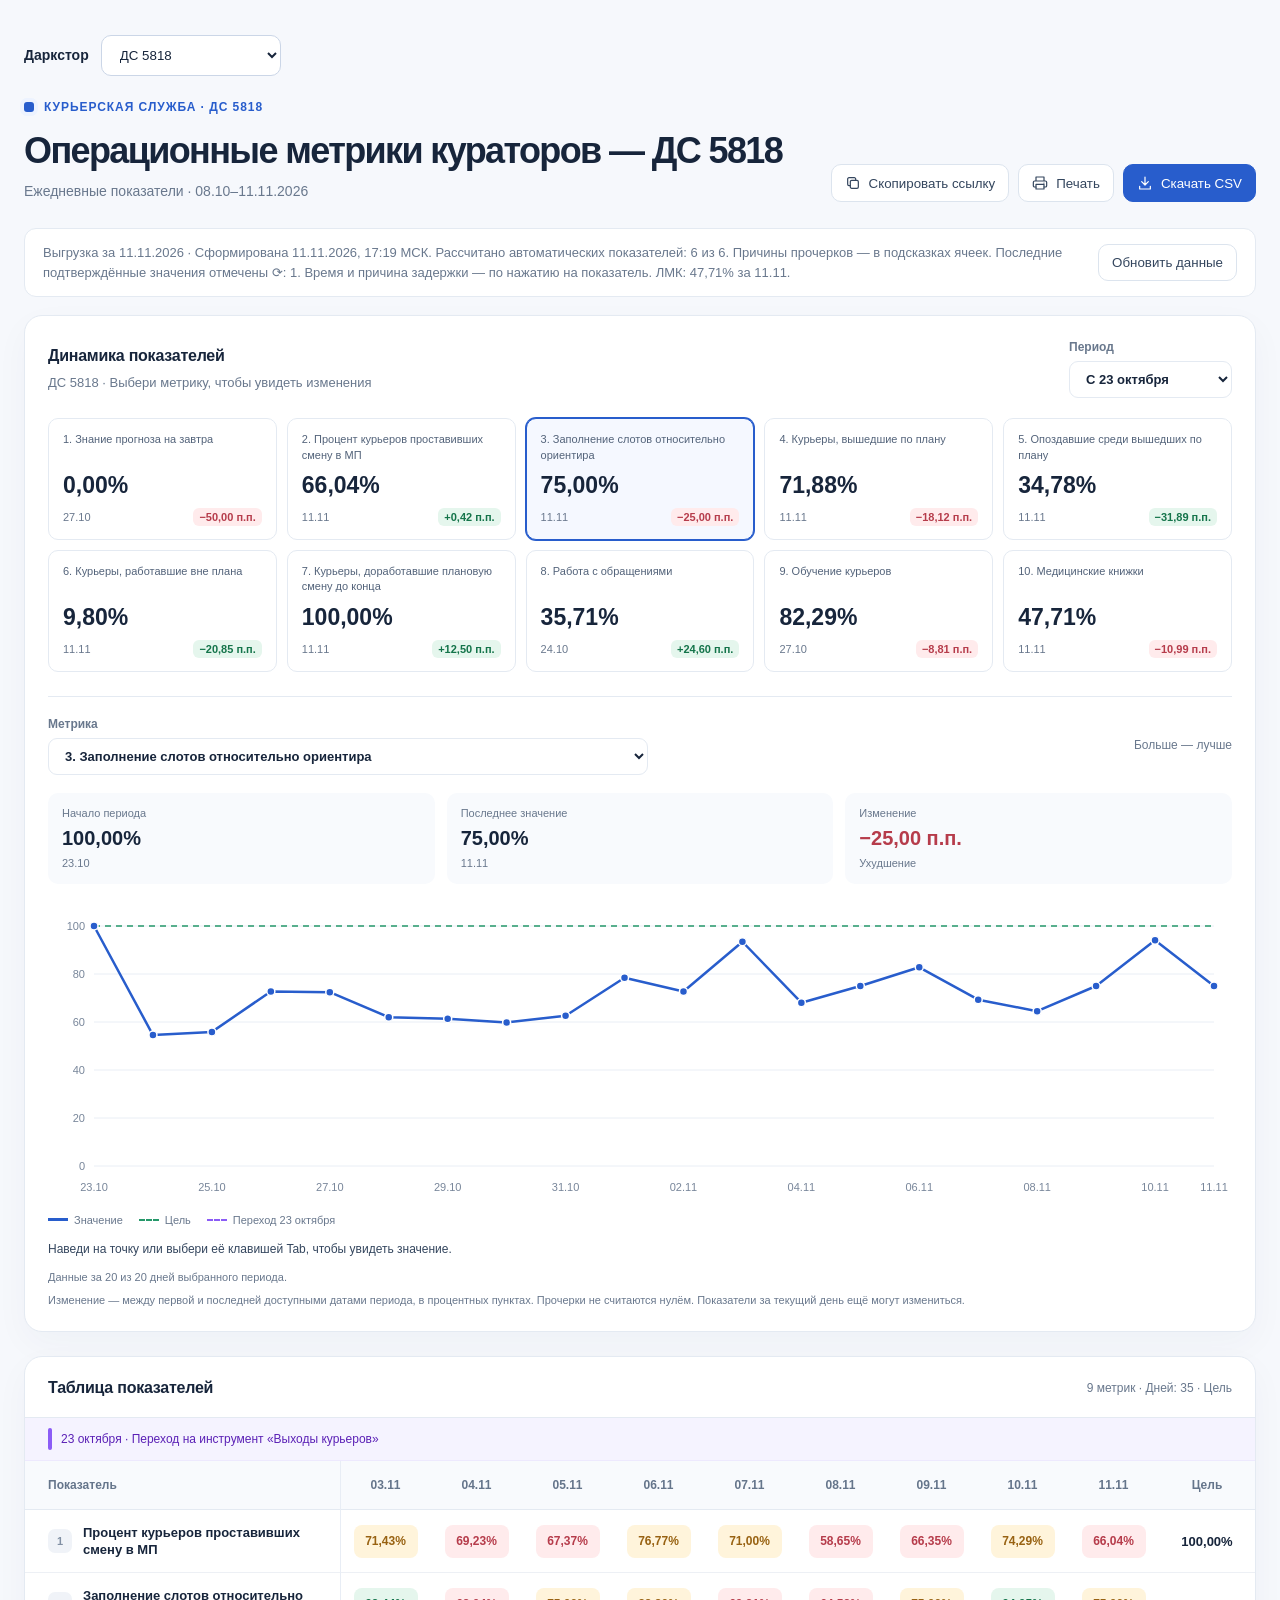
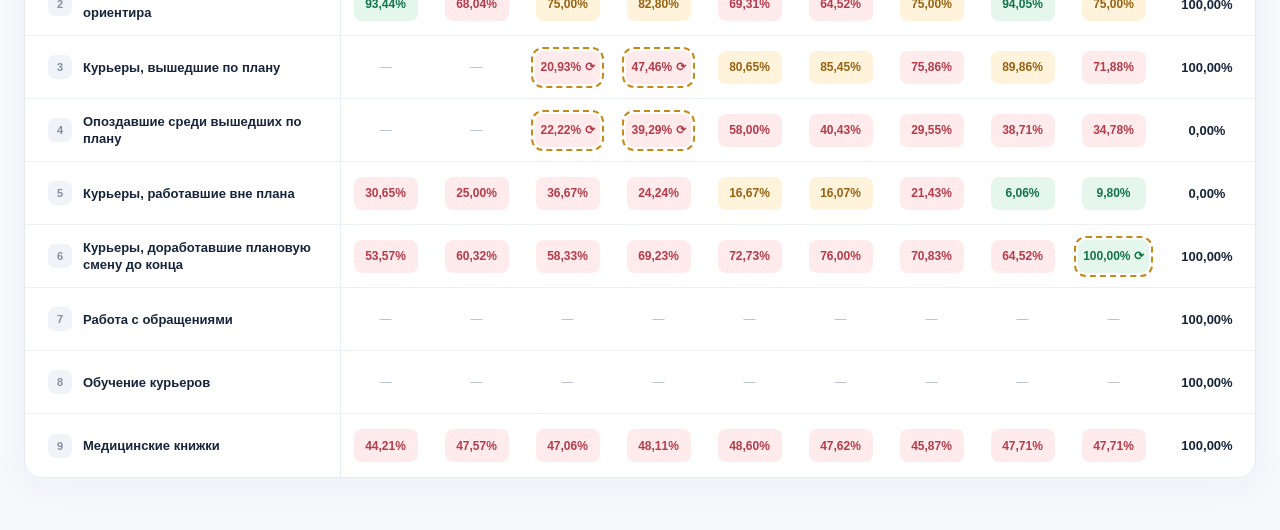
==== commit 707c2017: "Automatically publish valid medical-book percentage for DS8889 when source confirms it" ====
--- a/index.html
+++ b/index.html
@@ -258,6 +258,6 @@
 </script>
 <script src="dashboard-trends.js"></script>
 <script src="metric-details.js?v=arrived-completion-20261106"></script>
-<script src="dashboard-data.js?v=9metrics-arrived-completion-20261106"></script>
+<script src="dashboard-data.js?v=lmk8889-9metrics-arrived-completion-20261106"></script>
 </body>
 </html>
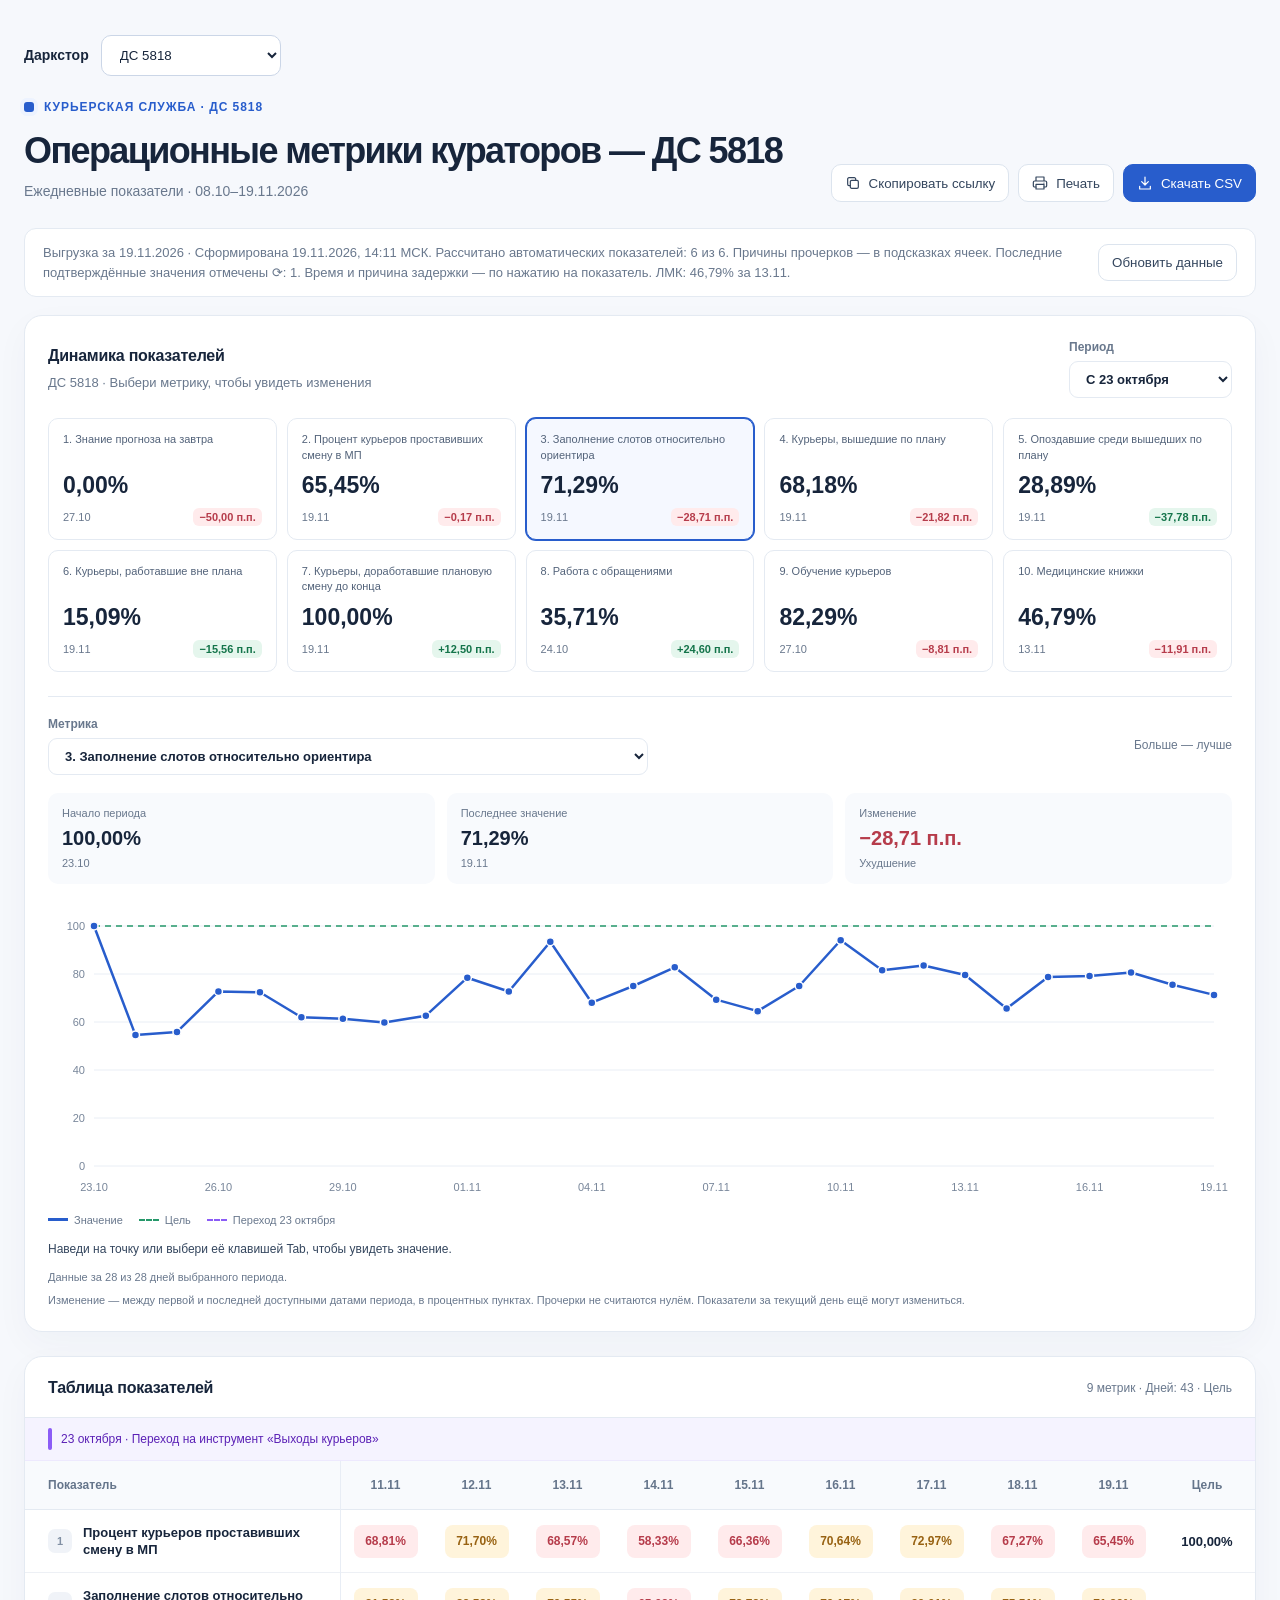
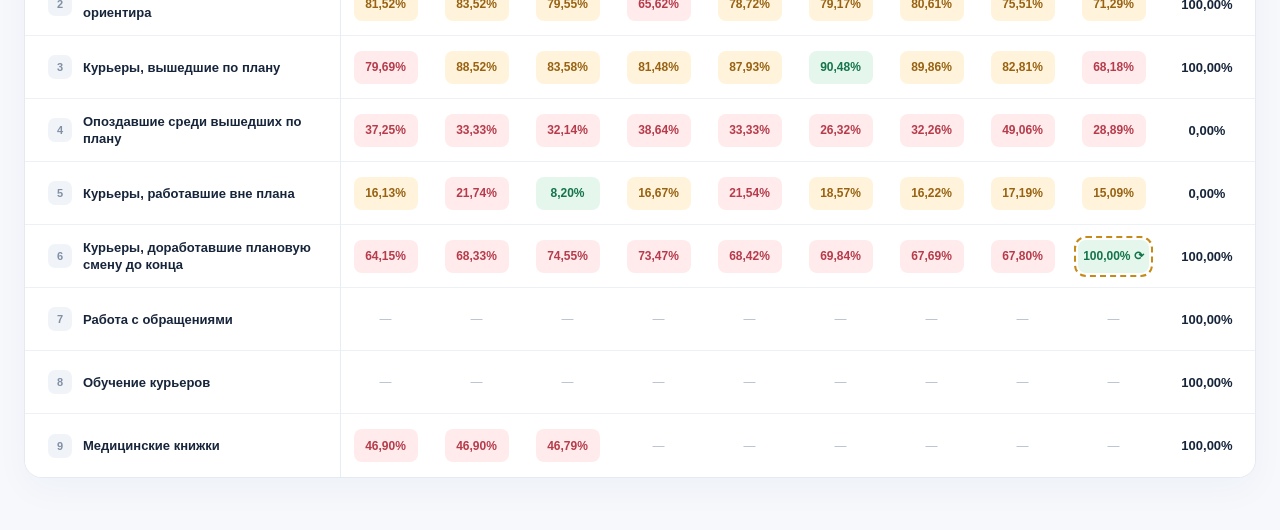
==== commit 9ea40dc9: "Add DS9107 dashboard and verified metric collection" ====
--- a/index.html
+++ b/index.html
@@ -75,7 +75,7 @@
 </head>
 <body>
 <main class="shell">
-  <nav aria-label="Выбор даркстора" class="store-picker"><label for="storeSelect">Даркстор</label><select id="storeSelect" aria-label="Выбрать даркстор"><option value="5818" selected>ДС 5818</option><option value="7745">ДС 7745</option><option value="8889">ДС 8889</option></select></nav>
+  <nav aria-label="Выбор даркстора" class="store-picker"><label for="storeSelect">Даркстор</label><select id="storeSelect" aria-label="Выбрать даркстор"><option value="5818" selected>ДС 5818</option><option value="7745">ДС 7745</option><option value="8889">ДС 8889</option><option value="9107">ДС 9107</option></select></nav>
   <div class="eyebrow"><span class="mark" aria-hidden="true"></span> Курьерская служба · ДС 5818</div>
   <header>
     <div>
@@ -250,7 +250,7 @@
     notify("Ссылка скопирована");
   }catch(e){notify("Скопируйте адрес из строки браузера");}
 }
-document.getElementById("storeSelect").addEventListener("change",function(e){window.location.href=({"5818":"index.html","7745":"7745.html","8889":"8889.html"})[e.target.value]||"index.html";});
+document.getElementById("storeSelect").addEventListener("change",function(e){window.location.href=({"5818":"index.html","7745":"7745.html","8889":"8889.html","9107":"9107.html"})[e.target.value]||"index.html";});
 render();
 document.getElementById("downloadCsv").addEventListener("click",downloadCsv);
 document.getElementById("copyLink").addEventListener("click",copyLink);
@@ -258,6 +258,6 @@
 </script>
 <script src="dashboard-trends.js"></script>
 <script src="metric-details.js?v=arrived-completion-20261106"></script>
-<script src="dashboard-data.js?v=lmk8889-9metrics-arrived-completion-20261106"></script>
+<script src="dashboard-data.js?v=ds9107-20261119"></script>
 </body>
 </html>
